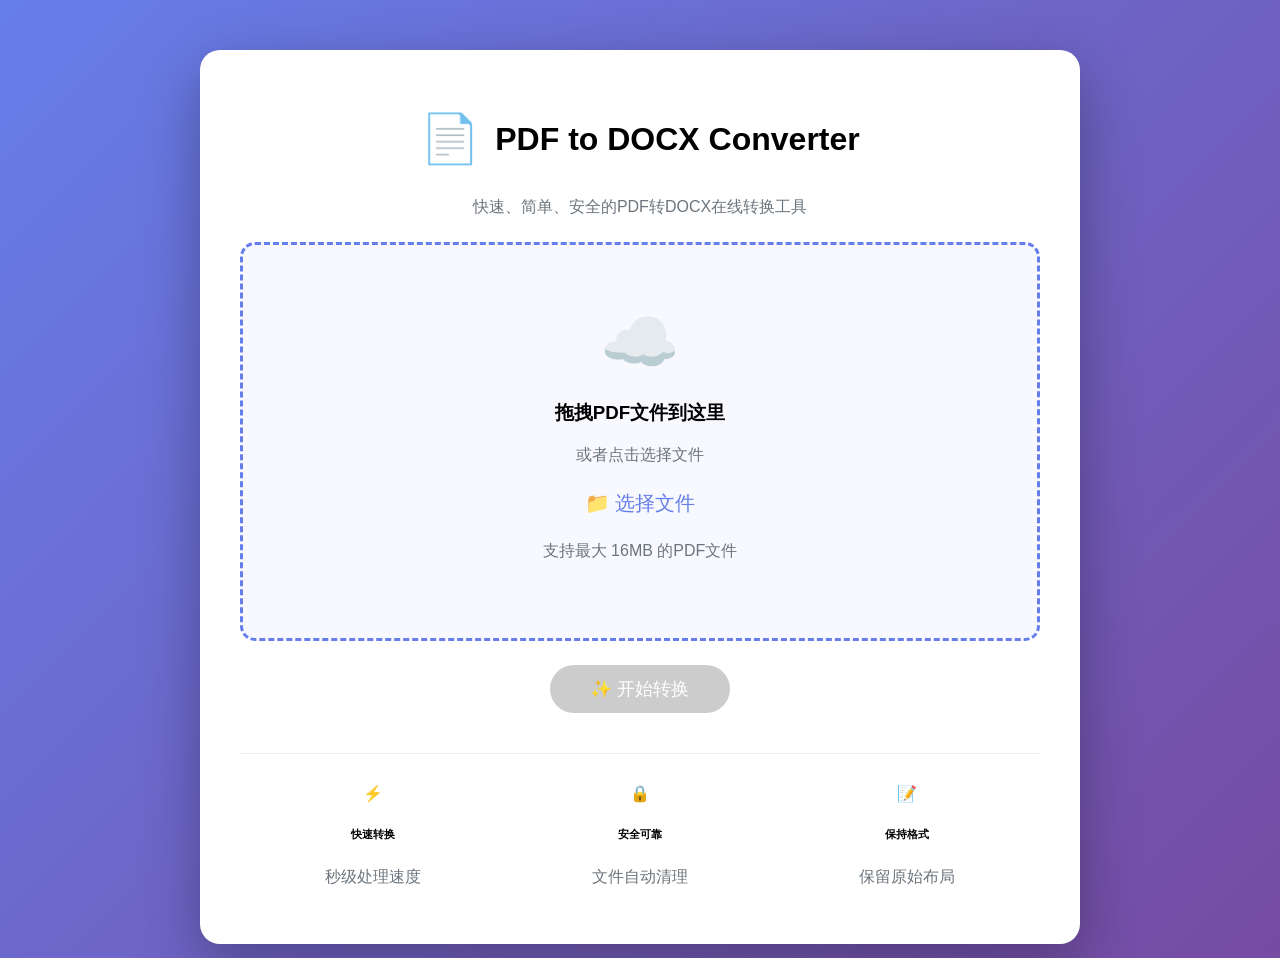
==== templates/index_local.html @ a30c1806 "feat: 添加PDF转DOCX转换器的完整实现 实现一个功能完整的PDF转DOCX转换器，包含以下组件： - Web界面和命令行工具 - Docker部署支持 - 测试脚本和文档 - 完整的开发和生" ====
<!DOCTYPE html>
<html lang="zh-CN">
<head>
    <meta charset="UTF-8">
    <meta name="viewport" content="width=device-width, initial-scale=1.0">
    <title>PDF to DOCX Converter</title>
    <style>
        body {
            background: linear-gradient(135deg, #667eea 0%, #764ba2 100%);
            min-height: 100vh;
            font-family: 'Segoe UI', Tahoma, Geneva, Verdana, sans-serif;
        }

        .converter-container {
            background: white;
            border-radius: 20px;
            box-shadow: 0 20px 60px rgba(0,0,0,0.3);
            padding: 40px;
            margin-top: 50px;
            max-width: 800px;
            margin-left: auto;
            margin-right: auto;
        }

        .upload-area {
            border: 3px dashed #667eea;
            border-radius: 15px;
            padding: 60px 20px;
            text-align: center;
            transition: all 0.3s ease;
            cursor: pointer;
            background: #f8f9ff;
        }

        .upload-area:hover {
            border-color: #764ba2;
            background: #f0f2ff;
        }

        .upload-area.dragover {
            border-color: #764ba2;
            background: #e8ebff;
            transform: scale(1.02);
        }

        .upload-icon {
            font-size: 64px;
            color: #667eea;
            margin-bottom: 20px;
        }

        .file-input {
            display: none;
        }

        .btn-convert {
            background: linear-gradient(135deg, #667eea 0%, #764ba2 100%);
            border: none;
            color: white;
            padding: 12px 40px;
            font-size: 18px;
            border-radius: 50px;
            transition: all 0.3s ease;
        }

        .btn-convert:hover {
            transform: translateY(-2px);
            box-shadow: 0 10px 20px rgba(0,0,0,0.2);
            color: white;
        }

        .btn-convert:disabled {
            background: #ccc;
            cursor: not-allowed;
            transform: none;
        }

        .btn-outline-primary {
            color: #667eea;
            border-color: #667eea;
        }

        .btn-outline-primary:hover {
            background-color: #667eea;
            border-color: #667eea;
            color: white;
        }

        .progress-container {
            margin-top: 20px;
            display: none;
        }

        .progress-header {
            margin-bottom: 10px;
        }

        .progress-text {
            display: flex;
            justify-content: space-between;
            align-items: center;
            font-weight: bold;
        }

        .progress-percentage {
            font-size: 1.2em;
            color: #667eea;
            font-weight: bold;
        }

        .progress-label {
            font-size: 0.9em;
            color: #666;
        }

        .progress {
            height: 12px;
            border-radius: 6px;
            overflow: hidden;
            background-color: #e9ecef;
            box-shadow: inset 0 1px 3px rgba(0,0,0,0.2);
        }

        .progress-bar {
            background: linear-gradient(90deg, #667eea 0%, #764ba2 100%);
            transition: width 0.5s ease;
            height: 100%;
            box-shadow: 0 0 10px rgba(102, 126, 234, 0.5);
        }

        .status-message {
            margin-top: 15px;
            padding: 15px;
            border-radius: 8px;
            font-weight: 500;
        }

        .status-message.info {
            background: #d1ecf1;
            color: #0c5460;
            border: 1px solid #bee5eb;
        }

        .status-message.success {
            background: #d4edda;
            color: #155724;
            border: 1px solid #c3e6cb;
        }

        .status-message.error {
            background: #f8d7da;
            color: #721c24;
            border: 1px solid #f5c6cb;
        }

        .file-info {
            background: #f8f9fa;
            padding: 15px;
            border-radius: 8px;
            margin-top: 20px;
            border-left: 4px solid #667eea;
        }

        .download-btn {
            background: #28a745;
            border: none;
            color: white;
            padding: 10px 30px;
            border-radius: 50px;
            transition: all 0.3s ease;
        }

        .download-btn:hover {
            background: #218838;
            transform: translateY(-2px);
            color: white;
        }

        .btn-outline-danger {
            color: #dc3545;
            border-color: #dc3545;
        }

        .btn-outline-danger:hover {
            background-color: #dc3545;
            border-color: #dc3545;
            color: white;
        }

        .btn-lg {
            padding: 0.5rem 1rem;
            font-size: 1.25rem;
            border-radius: 0.3rem;
        }

        .btn-sm {
            padding: 0.25rem 0.5rem;
            font-size: 0.875rem;
            border-radius: 0.2rem;
        }

        .title-icon {
            font-size: 48px;
            color: #667eea;
            margin-right: 15px;
        }

        .features {
            display: flex;
            justify-content: space-around;
            margin-top: 40px;
            padding-top: 30px;
            border-top: 1px solid #eee;
        }

        .feature {
            text-align: center;
            flex: 1;
        }

        .feature i {
            font-size: 32px;
            color: #667eea;
            margin-bottom: 10px;
        }

        .loading-spinner {
            display: inline-block;
            width: 20px;
            height: 20px;
            border: 3px solid #f3f3f3;
            border-top: 3px solid #667eea;
            border-radius: 50%;
            animation: spin 1s linear infinite;
            margin-right: 10px;
        }

        @keyframes spin {
            0% { transform: rotate(0deg); }
            100% { transform: rotate(360deg); }
        }

        .hidden {
            display: none !important;
        }

        /* Basic button styles */
        button {
            background: none;
            border: none;
            cursor: pointer;
        }

        /* Text utility classes */
        .text-muted {
            color: #6c757d !important;
        }

        .text-center {
            text-align: center !important;
        }

        .text-success {
            color: #28a745 !important;
        }

        .text-danger {
            color: #dc3545 !important;
        }

        .mb-2 {
            margin-bottom: 0.5rem !important;
        }

        .mb-3 {
            margin-bottom: 1rem !important;
        }

        .mb-4 {
            margin-bottom: 1.5rem !important;
        }

        .mt-2 {
            margin-top: 0.5rem !important;
        }

        .mt-3 {
            margin-top: 1rem !important;
        }

        .mt-4 {
            margin-top: 1.5rem !important;
        }

        .ms-2 {
            margin-left: 0.5rem !important;
        }

        /* Flex utilities */
        .d-inline-flex {
            display: inline-flex !important;
        }

        .d-flex {
            display: flex !important;
        }

        .justify-content-between {
            justify-content: space-between !important;
        }

        .align-items-center {
            align-items: center !important;
        }

        .fw-bold {
            font-weight: bold !important;
        }
    </style>
</head>
<body>
    <div class="container">
        <div class="converter-container">
            <div class="text-center mb-4">
                <h1 class="d-inline-flex align-items-center">
                    <span class="title-icon">📄</span>
                    PDF to DOCX Converter
                </h1>
                <p class="text-muted mt-2">快速、简单、安全的PDF转DOCX在线转换工具</p>
            </div>

            <div class="upload-area" id="uploadArea">
                <div class="upload-icon">☁️</div>
                <h3>拖拽PDF文件到这里</h3>
                <p class="text-muted">或者点击选择文件</p>
                <button type="button" class="btn-outline-primary btn-lg">
                    📁 选择文件
                </button>
                <input type="file" id="fileInput" class="file-input" accept=".pdf">
                <p class="text-muted mt-3 mb-0">支持最大 16MB 的PDF文件</p>
            </div>

            <div class="file-info hidden" id="fileInfo">
                <div class="d-flex justify-content-between align-items-center">
                    <div>
                        <span class="text-danger">📄</span>
                        <span id="fileName" class="fw-bold"></span>
                        <span id="fileSize" class="text-muted ms-2"></span>
                    </div>
                    <button type="button" class="btn-outline-danger btn-sm" id="removeFile">
                        ✕ 移除
                    </button>
                </div>
            </div>

            <div class="text-center mt-4">
                <button type="button" class="btn-convert" id="convertBtn" disabled>
                    ✨ 开始转换
                </button>
            </div>

            <div class="progress-container" id="progressContainer">
                <div class="progress-header">
                    <div class="progress-text">
                        <span class="progress-percentage" id="progressPercentage">0%</span>
                        <span class="progress-label">转换进度</span>
                    </div>
                </div>
                <div class="progress">
                    <div class="progress-bar" id="progressBar" role="progressbar" style="width: 0%"></div>
                </div>
                <div class="status-message info" id="statusMessage">
                    ℹ️ <span id="statusText">准备转换...</span>
                </div>
            </div>

            <div class="text-center hidden" id="downloadContainer">
                <h4 class="text-success mb-3">
                    ✅ 转换完成！
                </h4>
                <button type="button" class="download-btn" id="downloadBtn">
                    ⬇️ 下载DOCX文件
                </button>
            </div>

            <div class="features">
                <div class="feature">
                    <div>⚡</div>
                    <h6>快速转换</h6>
                    <p class="text-muted mb-0">秒级处理速度</p>
                </div>
                <div class="feature">
                    <div>🔒</div>
                    <h6>安全可靠</h6>
                    <p class="text-muted mb-0">文件自动清理</p>
                </div>
                <div class="feature">
                    <div>📝</div>
                    <h6>保持格式</h6>
                    <p class="text-muted mb-0">保留原始布局</p>
                </div>
            </div>
        </div>
    </div>

    <script>
        let selectedFile = null;
        let currentTaskId = null;

        const uploadArea = document.getElementById('uploadArea');
        const fileInput = document.getElementById('fileInput');
        const convertBtn = document.getElementById('convertBtn');
        const fileInfo = document.getElementById('fileInfo');
        const fileName = document.getElementById('fileName');
        const fileSize = document.getElementById('fileSize');
        const removeFileBtn = document.getElementById('removeFile');
        const progressContainer = document.getElementById('progressContainer');
        const progressBar = document.getElementById('progressBar');
        const statusMessage = document.getElementById('statusMessage');
        const statusText = document.getElementById('statusText');
        const downloadContainer = document.getElementById('downloadContainer');
        const downloadBtn = document.getElementById('downloadBtn');

        // Upload area click
        uploadArea.addEventListener('click', () => {
            fileInput.click();
        });

        // File input change
        fileInput.addEventListener('change', (e) => {
            const file = e.target.files[0];
            if (file) {
                handleFileSelect(file);
            }
        });

        // Drag and drop
        uploadArea.addEventListener('dragover', (e) => {
            e.preventDefault();
            uploadArea.classList.add('dragover');
        });

        uploadArea.addEventListener('dragleave', () => {
            uploadArea.classList.remove('dragover');
        });

        uploadArea.addEventListener('drop', (e) => {
            e.preventDefault();
            uploadArea.classList.remove('dragover');

            const file = e.dataTransfer.files[0];
            if (file && file.type === 'application/pdf') {
                handleFileSelect(file);
            } else {
                alert('请选择PDF文件');
            }
        });

        // Remove file
        removeFileBtn.addEventListener('click', () => {
            resetUpload();
        });

        // Convert button
        convertBtn.addEventListener('click', () => {
            if (selectedFile) {
                convertFile();
            }
        });

        // Download button
        downloadBtn.addEventListener('click', () => {
            if (currentTaskId) {
                window.location.href = `/api/download/${currentTaskId}`;
                setTimeout(() => {
                    cleanupFiles();
                }, 1000);
            }
        });

        function handleFileSelect(file) {
            if (file.type !== 'application/pdf') {
                alert('请选择PDF文件');
                return;
            }

            if (file.size > 16 * 1024 * 1024) {
                alert('文件大小不能超过16MB');
                return;
            }

            selectedFile = file;
            fileName.textContent = file.name;
            fileSize.textContent = `(${formatFileSize(file.size)})`;

            uploadArea.classList.add('hidden');
            fileInfo.classList.remove('hidden');
            convertBtn.disabled = false;

            resetProgress();
        }

        function resetUpload() {
            selectedFile = null;
            fileInput.value = '';
            uploadArea.classList.remove('hidden');
            fileInfo.classList.add('hidden');
            convertBtn.disabled = true;
            resetProgress();
        }

        function resetProgress() {
            progressContainer.classList.add('hidden');
            downloadContainer.classList.add('hidden');
            statusMessage.className = 'status-message info';

            // Clear detailed status elements
            const stepIndicator = document.getElementById('stepIndicator');
            const progressPercent = document.getElementById('progressPercent');
            if (stepIndicator) stepIndicator.remove();
            if (progressPercent) progressPercent.remove();
        }

        async function convertFile() {
            if (!selectedFile) return;

            const formData = new FormData();
            formData.append('file', selectedFile);

            convertBtn.disabled = true;
            convertBtn.innerHTML = '<span class="loading-spinner"></span>处理中...';
            progressContainer.classList.remove('hidden');

            // 显示详细的初始状态
            updateDetailedStatus({
                message: '📤 正在上传文件到服务器...',
                progress: 5,
                step: 'uploading',
                status: 'converting'
            });

            try {
                // 显示上传进行中的状态
                updateDetailedStatus({
                    message: '📡 正在传输文件数据...',
                    progress: 8,
                    step: 'transferring',
                    status: 'converting'
                });

                const response = await fetch('/api/convert', {
                    method: 'POST',
                    body: formData
                });

                // 上传完成，等待服务器处理
                updateDetailedStatus({
                    message: '⏳ 服务器正在准备转换...',
                    progress: 10,
                    step: 'preparing',
                    status: 'converting'
                });

                const result = await response.json();

                if (response.ok) {
                    currentTaskId = result.task_id;
                    updateDetailedStatus({
                        message: '✅ 文件上传成功，启动转换引擎...',
                        progress: 15,
                        step: 'upload_complete',
                        status: 'converting'
                    });
                    pollConversionStatus();
                } else {
                    throw new Error(result.error || '上传失败');
                }
            } catch (error) {
                updateDetailedStatus({
                    message: `❌ 上传失败: ${error.message}`,
                    progress: 0,
                    step: 'error',
                    status: 'error'
                });
                convertBtn.disabled = false;
                convertBtn.innerHTML = '✨ 开始转换';
            }
        }

        async function pollConversionStatus() {
            if (!currentTaskId) return;

            try {
                const response = await fetch(`/api/status/${currentTaskId}`);
                const status = await response.json();

                if (response.ok) {
                    if (status.status === 'converting') {
                        updateDetailedStatus(status);
                        setTimeout(pollConversionStatus, 1000);
                    } else if (status.status === 'completed') {
                        updateDetailedStatus(status);
                        statusMessage.className = 'status-message success';
                        convertBtn.innerHTML = '✅ 转换完成';
                        downloadContainer.classList.remove('hidden');
                    } else if (status.status === 'error') {
                        updateDetailedStatus(status);
                        statusMessage.className = 'status-message error';
                        convertBtn.disabled = false;
                        convertBtn.innerHTML = '✨ 重新转换';
                    }
                }
            } catch (error) {
                updateStatus('获取状态失败', 'error', 0);
                convertBtn.disabled = false;
                convertBtn.innerHTML = '✨ 重新转换';
            }
        }

        function updateStatus(message, type, progress) {
            statusText.textContent = message;
            statusMessage.className = `status-message ${type}`;
            progressBar.style.width = `${progress}%`;
            progressBar.setAttribute('aria-valuenow', progress);
        }

        function updateDetailedStatus(data) {
            const { message, progress, step, status } = data;

            statusText.textContent = message;
            statusMessage.className = `status-message ${status === 'error' ? 'error' : 'info'}`;
            progressBar.style.width = `${progress}%`;
            progressBar.setAttribute('aria-valuenow', progress);

            // Update main progress percentage display
            const progressPercentage = document.getElementById('progressPercentage');
            if (progressPercentage) {
                progressPercentage.textContent = `${progress}%`;
            }

            // Add step indicator
            const stepIndicator = document.getElementById('stepIndicator');
            if (!stepIndicator) {
                const stepDiv = document.createElement('div');
                stepDiv.id = 'stepIndicator';
                stepDiv.style.fontSize = '0.9em';
                stepDiv.style.color = '#666';
                stepDiv.style.marginTop = '5px';
                statusMessage.appendChild(stepDiv);
            }

            const stepElement = document.getElementById('stepIndicator');
            if (stepElement && step) {
                // Show step description based on step name
                const stepDescriptions = {
                    'uploading': '📤 正在上传文件',
                    'transferring': '📡 正在传输数据',
                    'preparing': '⏳ 服务器准备中',
                    'upload_complete': '✅ 文件上传成功',
                    'initialization': '🚀 开始初始化',
                    'initializing': '🔧 设置转换器',
                    'opening_document': '📂 打开PDF文档',
                    'analyzing_document': '🔍 分析文档结构',
                    'extracting_content': '📝 提取内容元素',
                    'converting_elements': '🔄 转换PDF元素',
                    'preserving_formatting': '🎨 保留格式布局',
                    'generating_docx': '📄 生成Word文档',
                    'finalizing': '✨ 完成处理',
                    'completed': '✅ 转换完成',
                    'error': '❌ 发生错误'
                };

                stepElement.textContent = stepDescriptions[step] || `Step: ${step}`;
            }

            // Add progress percentage in status message (smaller one)
            const progressElement = document.getElementById('progressPercent');
            if (progressElement) {
                progressElement.textContent = `${progress}%`;
            } else {
                const progressDiv = document.createElement('div');
                progressDiv.id = 'progressPercent';
                progressDiv.style.fontSize = '0.8em';
                progressDiv.style.fontWeight = 'bold';
                progressDiv.style.marginTop = '5px';
                progressDiv.textContent = `${progress}%`;
                statusMessage.appendChild(progressDiv);
            }
        }

        async function cleanupFiles() {
            if (currentTaskId) {
                try {
                    await fetch(`/api/cleanup/${currentTaskId}`, {
                        method: 'DELETE'
                    });
                } catch (error) {
                    console.error('Cleanup failed:', error);
                }
            }
        }

        function formatFileSize(bytes) {
            if (bytes === 0) return '0 Bytes';
            const k = 1024;
            const sizes = ['Bytes', 'KB', 'MB', 'GB'];
            const i = Math.floor(Math.log(bytes) / Math.log(k));
            return parseFloat((bytes / Math.pow(k, i)).toFixed(2)) + ' ' + sizes[i];
        }
    </script>
</body>
</html>
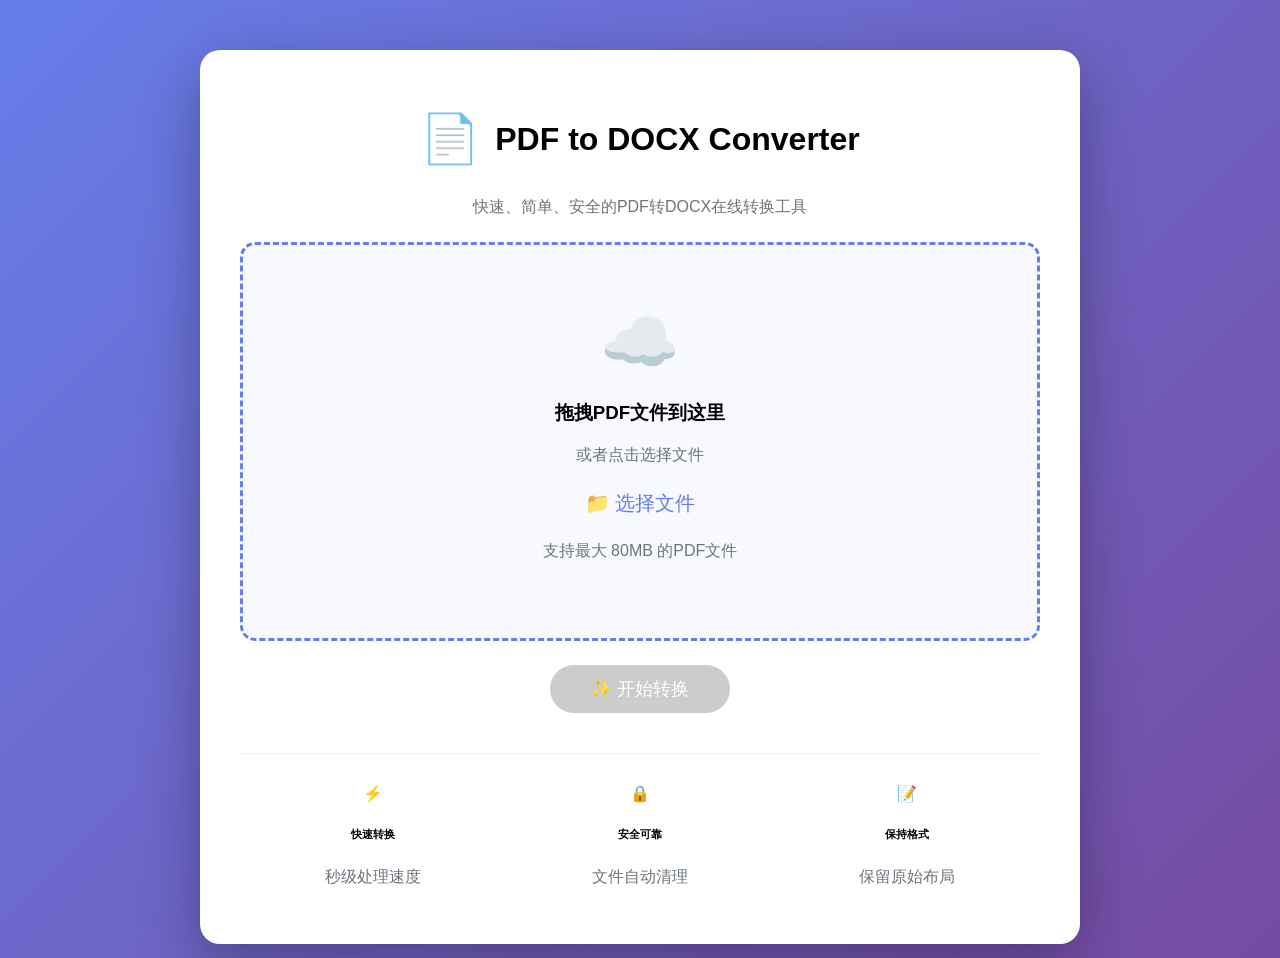
==== commit 9df414e7: "feat: 增加文件大小限制至80MB并添加健康检查接口 增加PDF文件上传大小限制从16MB到80MB 添加/api/health端点用于系统健康检查 改进错误处理和日志记录" ====
--- a/templates/index_local.html
+++ b/templates/index_local.html
@@ -337,7 +337,7 @@
                     📁 选择文件
                 </button>
                 <input type="file" id="fileInput" class="file-input" accept=".pdf">
-                <p class="text-muted mt-3 mb-0">支持最大 16MB 的PDF文件</p>
+                <p class="text-muted mt-3 mb-0">支持最大 80MB 的PDF文件</p>
             </div>
 
             <div class="file-info hidden" id="fileInfo">
@@ -406,6 +406,7 @@
     <script>
         let selectedFile = null;
         let currentTaskId = null;
+        let isConverting = false;
 
         const uploadArea = document.getElementById('uploadArea');
         const fileInput = document.getElementById('fileInput');
@@ -484,8 +485,8 @@
                 return;
             }
 
-            if (file.size > 16 * 1024 * 1024) {
-                alert('文件大小不能超过16MB');
+            if (file.size > 80 * 1024 * 1024) {
+                alert('文件大小不能超过80MB');
                 return;
             }
 
@@ -506,6 +507,7 @@
             uploadArea.classList.remove('hidden');
             fileInfo.classList.add('hidden');
             convertBtn.disabled = true;
+            isConverting = false;
             resetProgress();
         }
 
@@ -522,7 +524,9 @@
         }
 
         async function convertFile() {
-            if (!selectedFile) return;
+            if (!selectedFile || isConverting) return;
+
+            isConverting = true;
 
             const formData = new FormData();
             formData.append('file', selectedFile);
@@ -584,6 +588,7 @@
                 });
                 convertBtn.disabled = false;
                 convertBtn.innerHTML = '✨ 开始转换';
+                isConverting = false;
             }
         }
 
@@ -603,17 +608,20 @@
                         statusMessage.className = 'status-message success';
                         convertBtn.innerHTML = '✅ 转换完成';
                         downloadContainer.classList.remove('hidden');
+                        isConverting = false;
                     } else if (status.status === 'error') {
                         updateDetailedStatus(status);
                         statusMessage.className = 'status-message error';
                         convertBtn.disabled = false;
                         convertBtn.innerHTML = '✨ 重新转换';
+                        isConverting = false;
                     }
                 }
             } catch (error) {
                 updateStatus('获取状态失败', 'error', 0);
                 convertBtn.disabled = false;
                 convertBtn.innerHTML = '✨ 重新转换';
+                isConverting = false;
             }
         }
 
